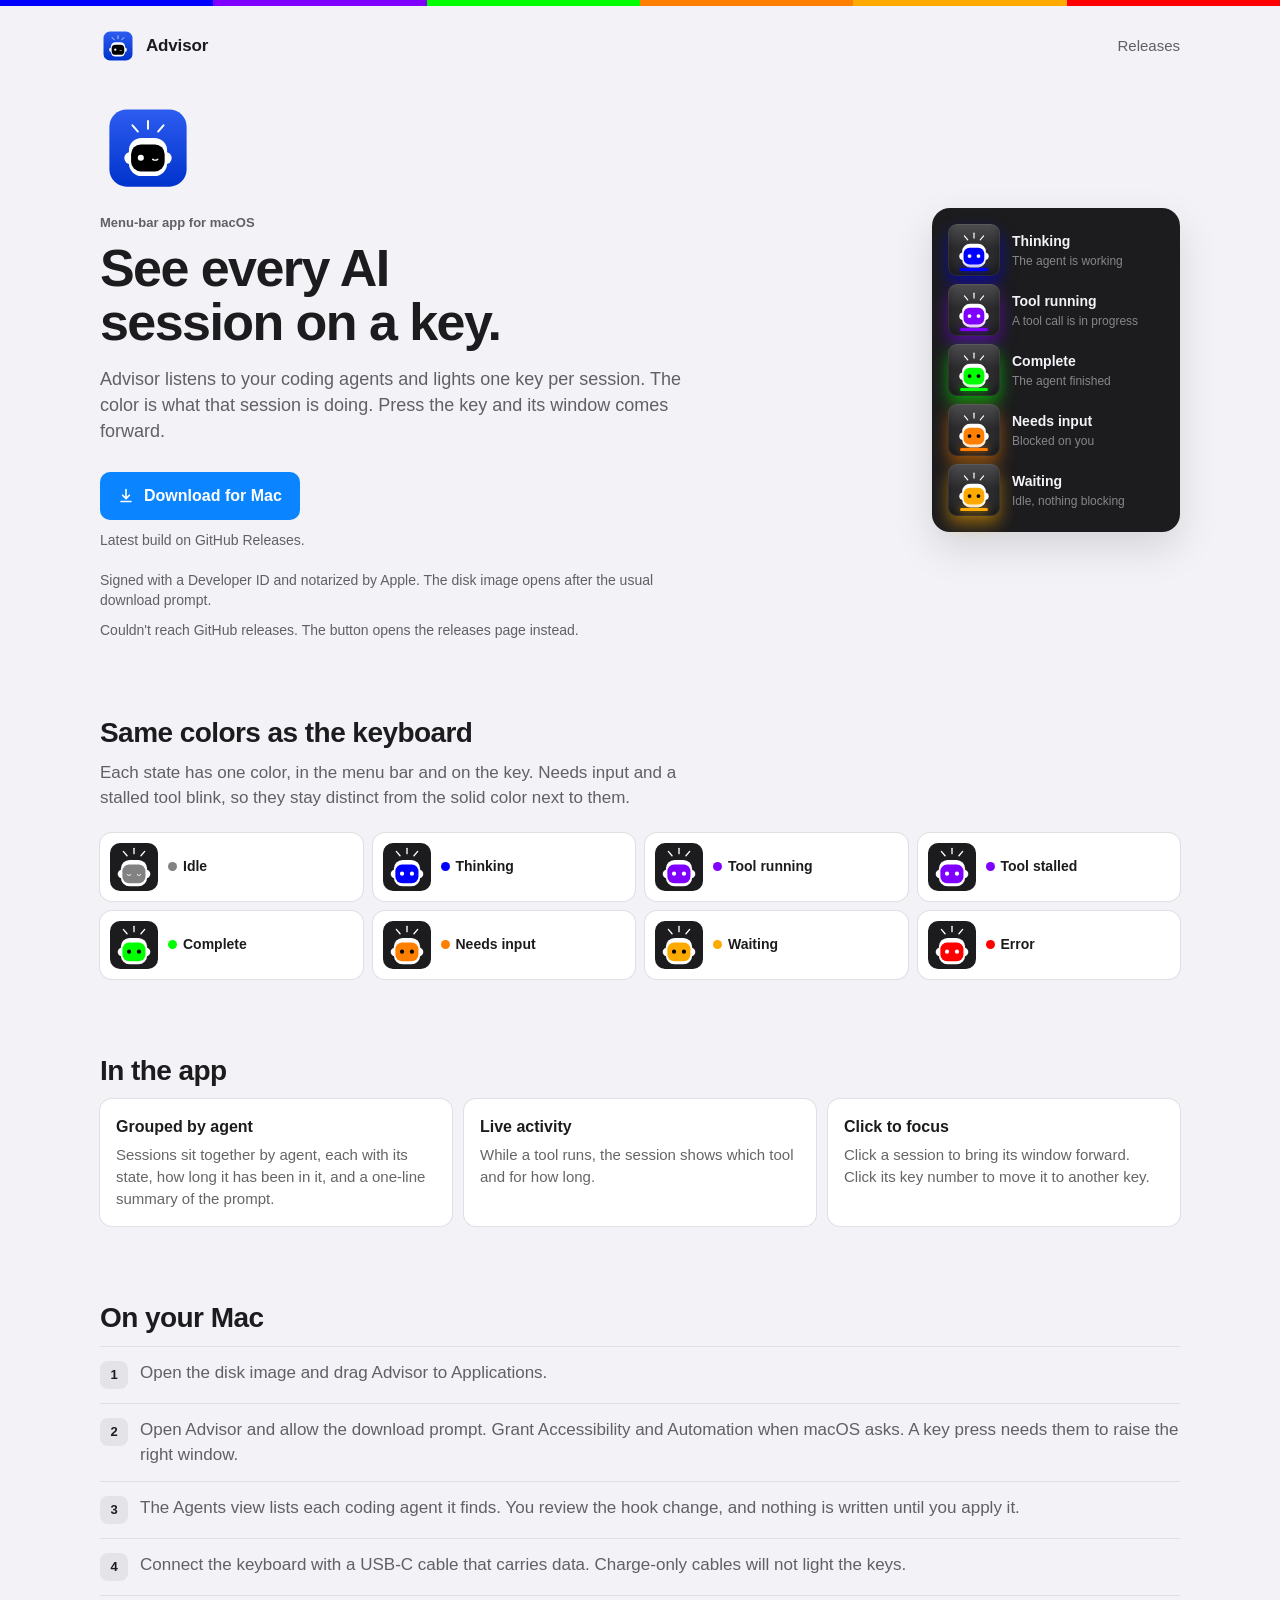
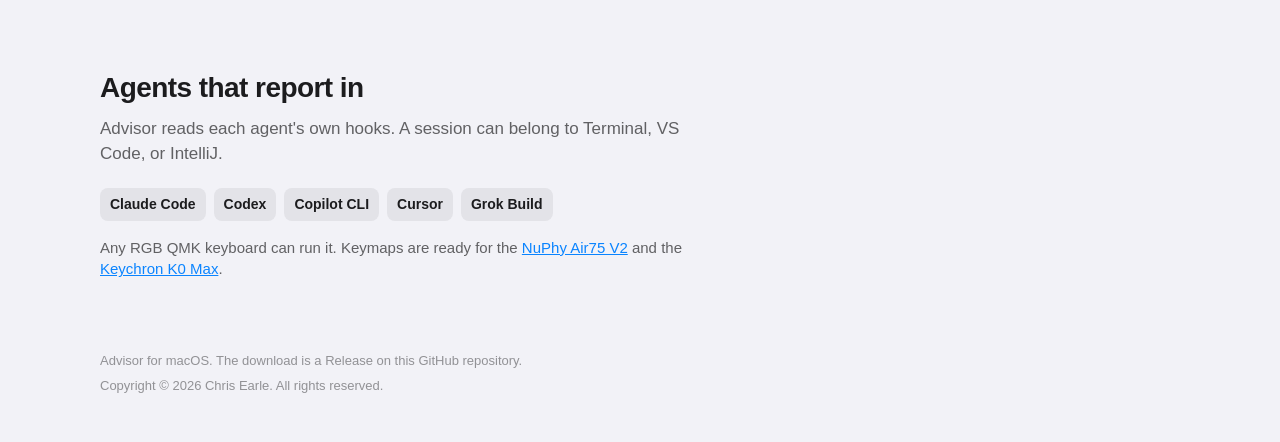
==== index.html @ d39e3447 "Add the Advisor macOS download page" ====
<!DOCTYPE html>
<html lang="en">
<head>
  <meta charset="utf-8">
  <meta name="viewport" content="width=device-width, initial-scale=1">
  <title>Advisor — one key for every AI session</title>
  <meta name="description" content="Advisor lights a key for every AI coding session and brings that window forward. Download the macOS app.">
  <meta name="theme-color" content="#f2f2f7" media="(prefers-color-scheme: light)">
  <meta name="theme-color" content="#1c1c1e" media="(prefers-color-scheme: dark)">
  <link rel="icon" href="/icons/app-icon.svg" type="image/svg+xml">
  <link rel="apple-touch-icon" href="/icons/apple-touch-icon.png">
  <link rel="stylesheet" href="/assets/site.css">
</head>
<body>
  <div class="leds" aria-hidden="true">
    <span style="background:#0000FF"></span>
    <span style="background:#8000FF"></span>
    <span style="background:#00FF00"></span>
    <span style="background:#FF7F00"></span>
    <span style="background:#FFAA00"></span>
    <span style="background:#FF0000"></span>
  </div>

  <div class="wrap">
    <header>
      <a class="brand" href="/">
        <img src="/icons/app-icon.svg" width="36" height="36" alt="">
        Advisor
      </a>
      <nav>
        <a href="https://github.com/ai1place/ai1place.github.io/releases">Releases</a>
      </nav>
    </header>

    <main>
      <div class="hero">
        <div>
          <img class="hero-icon" src="/icons/app-icon.svg" width="96" height="96" alt="">
          <p class="eyebrow">Menu-bar app for macOS</p>
          <h1>See every AI session on a key.</h1>
          <p class="lede">Advisor listens to your coding agents and lights one key per session. The color is what that session is doing. Press the key and its window comes forward.</p>

          <div class="download">
            <a class="download-button" id="download" href="https://github.com/ai1place/ai1place.github.io/releases">
              <svg viewBox="0 0 16 16" aria-hidden="true">
                <path d="M8 1.5v8.2M4.6 7.2 8 10.6l3.4-3.4M3 13.5h10" fill="none" stroke="currentColor" stroke-width="1.6" stroke-linecap="round" stroke-linejoin="round"/>
              </svg>
              Download for Mac
            </a>
            <p class="download-meta" id="download-meta">Latest build on GitHub Releases.</p>
            <p class="download-file" id="download-file"></p>
            <p class="download-links">
              <a id="checksum" href="https://github.com/ai1place/ai1place.github.io/releases" hidden>SHA-256</a>
              <a id="notes" href="https://github.com/ai1place/ai1place.github.io/releases" hidden>Release notes</a>
              <a id="intel" href="https://github.com/ai1place/ai1place.github.io/releases" hidden>Intel Mac</a>
              <a id="windows" href="https://github.com/ai1place/ai1place.github.io/releases" hidden>Windows</a>
            </p>
            <code class="digest" id="digest" hidden></code>
            <p class="note">Signed with a Developer ID and notarized by Apple. The disk image opens after the usual download prompt.</p>
            <p class="note sr-only" id="download-status" role="status">Loading the latest macOS release.</p>
            <noscript>
              <p class="note">JavaScript fills in the latest disk image from this site's GitHub Releases. The button above opens that page directly.</p>
            </noscript>
          </div>
        </div>

        <div class="pad" aria-hidden="true">
          <div class="key">
            <div class="cap" style="--led:#0000FF">
              <img src="/icons/mood-working.svg" alt="">
              <i class="led"></i>
            </div>
            <p>Thinking<span>The agent is working</span></p>
          </div>
          <div class="key">
            <div class="cap" style="--led:#8000FF">
              <img src="/icons/mood-tool.svg" alt="">
              <i class="led"></i>
            </div>
            <p>Tool running<span>A tool call is in progress</span></p>
          </div>
          <div class="key">
            <div class="cap" style="--led:#00FF00">
              <img src="/icons/mood-done.svg" alt="">
              <i class="led"></i>
            </div>
            <p>Complete<span>The agent finished</span></p>
          </div>
          <div class="key">
            <div class="cap" style="--led:#FF7F00">
              <img src="/icons/mood-question.svg" alt="">
              <i class="led blinking"></i>
            </div>
            <p>Needs input<span>Blocked on you</span></p>
          </div>
          <div class="key">
            <div class="cap" style="--led:#FFAA00">
              <img src="/icons/mood-waiting.svg" alt="">
              <i class="led"></i>
            </div>
            <p>Waiting<span>Idle, nothing blocking</span></p>
          </div>
        </div>
      </div>

      <section>
        <h2>Same colors as the keyboard</h2>
        <p class="section-lede">Each state has one color, in the menu bar and on the key. Needs input and a stalled tool blink, so they stay distinct from the solid color next to them.</p>
        <ul class="states">
          <li class="state">
            <span class="face"><img src="/icons/mood-idle.svg" alt=""></span>
            <span class="state-name"><i class="dot" style="--led:#828282"></i>Idle</span>
          </li>
          <li class="state">
            <span class="face"><img src="/icons/mood-working.svg" alt=""></span>
            <span class="state-name"><i class="dot" style="--led:#0000FF"></i>Thinking</span>
          </li>
          <li class="state">
            <span class="face"><img src="/icons/mood-tool.svg" alt=""></span>
            <span class="state-name"><i class="dot" style="--led:#8000FF"></i>Tool running</span>
          </li>
          <li class="state">
            <span class="face"><img src="/icons/mood-tool.svg" alt=""></span>
            <span class="state-name"><i class="dot blinking" style="--led:#8000FF"></i>Tool stalled</span>
          </li>
          <li class="state">
            <span class="face"><img src="/icons/mood-done.svg" alt=""></span>
            <span class="state-name"><i class="dot" style="--led:#00FF00"></i>Complete</span>
          </li>
          <li class="state">
            <span class="face"><img src="/icons/mood-question.svg" alt=""></span>
            <span class="state-name"><i class="dot blinking" style="--led:#FF7F00"></i>Needs input</span>
          </li>
          <li class="state">
            <span class="face"><img src="/icons/mood-waiting.svg" alt=""></span>
            <span class="state-name"><i class="dot" style="--led:#FFAA00"></i>Waiting</span>
          </li>
          <li class="state">
            <span class="face"><img src="/icons/mood-error.svg" alt=""></span>
            <span class="state-name"><i class="dot" style="--led:#FF0000"></i>Error</span>
          </li>
        </ul>
      </section>

      <section>
        <h2>In the app</h2>
        <div class="facts">
          <article>
            <h3>Grouped by agent</h3>
            <p>Sessions sit together by agent, each with its state, how long it has been in it, and a one-line summary of the prompt.</p>
          </article>
          <article>
            <h3>Live activity</h3>
            <p>While a tool runs, the session shows which tool and for how long.</p>
          </article>
          <article>
            <h3>Click to focus</h3>
            <p>Click a session to bring its window forward. Click its key number to move it to another key.</p>
          </article>
        </div>
      </section>

      <section>
        <h2>On your Mac</h2>
        <ol class="steps">
          <li>Open the disk image and drag Advisor to Applications.</li>
          <li>Open Advisor and allow the download prompt. Grant Accessibility and Automation when macOS asks. A key press needs them to raise the right window.</li>
          <li>The Agents view lists each coding agent it finds. You review the hook change, and nothing is written until you apply it.</li>
          <li>Connect the keyboard with a USB-C cable that carries data. Charge-only cables will not light the keys.</li>
        </ol>
      </section>

      <section>
        <h2>Agents that report in</h2>
        <p class="section-lede">Advisor reads each agent's own hooks. A session can belong to Terminal, VS Code, or IntelliJ.</p>
        <ul class="agents">
          <li>Claude Code</li>
          <li>Codex</li>
          <li>Copilot CLI</li>
          <li>Cursor</li>
          <li>Grok Build</li>
        </ul>
        <p class="hardware">Any RGB QMK keyboard can run it. Keymaps are ready for the <a href="https://nuphy.com/products/air75-v2">NuPhy Air75 V2</a> and the <a href="https://www.keychron.com/products/keychron-k0-max-qmk-wireless-custom-number-pad">Keychron K0 Max</a>.</p>
      </section>
    </main>

    <footer>
      <p>Advisor for macOS. The download is a Release on this GitHub repository.</p>
      <p>Copyright © 2026 Chris Earle. All rights reserved.</p>
    </footer>
  </div>

  <script type="module" src="/assets/site.js"></script>
</body>
</html>
---- assets/site.css ----
:root {
  color-scheme: light dark;
  font-family: -apple-system, BlinkMacSystemFont, "Segoe UI", sans-serif;
  --bg: light-dark(#f2f2f7, #1c1c1e);
  --card: light-dark(#ffffff, #2c2c2e);
  --text: light-dark(#1c1c1e, #f2f2f7);
  --muted: light-dark(rgba(28, 28, 30, 0.68), rgba(242, 242, 247, 0.68));
  --faint: light-dark(rgba(28, 28, 30, 0.45), rgba(242, 242, 247, 0.45));
  --badge: light-dark(#e3e3e8, #3a3a3c);
  --line: light-dark(rgba(0, 0, 0, 0.08), rgba(255, 255, 255, 0.08));
  --blue: #0a84ff;
  --stalled: #8000ff;
  --shadow: light-dark(rgba(0, 0, 0, 0.12), rgba(0, 0, 0, 0.45));
}

* {
  box-sizing: border-box;
}

html {
  background: var(--bg);
}

body {
  margin: 0;
  background: var(--bg);
  color: var(--text);
  font-size: 17px;
  line-height: 1.45;
}

img {
  display: block;
  max-width: 100%;
}

a {
  color: var(--blue);
}

a:visited {
  color: var(--blue);
}

:focus-visible {
  outline: 2px solid var(--blue);
  outline-offset: 3px;
}

.leds {
  display: flex;
  height: 6px;
}

.leds span {
  flex: 1;
}

.wrap {
  width: min(1080px, calc(100% - 40px));
  margin: 0 auto;
}

header {
  display: flex;
  align-items: center;
  justify-content: space-between;
  padding: 22px 0 8px;
}

.brand,
.brand:visited {
  display: flex;
  align-items: center;
  gap: 10px;
  color: var(--text);
  text-decoration: none;
  font-weight: 600;
  font-size: 17px;
  letter-spacing: -0.01em;
}

.brand img {
  width: 36px;
  height: 36px;
}

header nav a,
header nav a:visited {
  color: var(--muted);
  text-decoration: none;
  font-size: 15px;
}

header nav a:hover {
  color: var(--text);
}

.hero {
  display: grid;
  grid-template-columns: minmax(0, 1fr) auto;
  gap: 48px;
  align-items: center;
  padding: 28px 0 64px;
}

.hero-icon {
  width: 96px;
  height: 96px;
  margin-bottom: 18px;
}

.eyebrow {
  margin: 0 0 8px;
  color: var(--muted);
  font-size: 13px;
  font-weight: 600;
}

h1 {
  margin: 0;
  font-size: clamp(36px, 5vw, 52px);
  line-height: 1.05;
  letter-spacing: -0.03em;
  font-weight: 700;
  max-width: 14ch;
}

.lede {
  margin: 16px 0 0;
  max-width: 38rem;
  color: var(--muted);
  font-size: 18px;
}

.download {
  margin-top: 28px;
}

.download-button {
  display: inline-flex;
  align-items: center;
  gap: 10px;
  padding: 12px 18px;
  border-radius: 10px;
  background: var(--blue);
  color: #fff;
  text-decoration: none;
  font-weight: 600;
  font-size: 16px;
}

.download-button:visited {
  color: #fff;
}

.download-button:hover {
  background: #0077ed;
}

.download-button svg {
  width: 16px;
  height: 16px;
}

.download-meta,
.download-file,
.download-links,
.note {
  margin: 10px 0 0;
  color: var(--muted);
  font-size: 14px;
}

.download-file {
  font-variant-numeric: tabular-nums;
  overflow-wrap: anywhere;
}

.download-file:empty,
.digest:empty {
  display: none;
  margin: 0;
}

.download-links {
  display: flex;
  flex-wrap: wrap;
  gap: 8px 16px;
}

.download-links a[hidden] {
  display: none !important;
}

.digest {
  display: block;
  margin-top: 8px;
  max-width: 100%;
  color: var(--faint);
  font-family: ui-monospace, SFMono-Regular, Menlo, monospace;
  font-size: 12px;
  overflow-wrap: anywhere;
}

.note {
  max-width: 38rem;
}

.sr-only {
  position: absolute;
  width: 1px;
  height: 1px;
  padding: 0;
  margin: -1px;
  overflow: hidden;
  clip: rect(0, 0, 0, 0);
  white-space: nowrap;
  border: 0;
}

.pad {
  display: flex;
  flex-direction: column;
  gap: 8px;
  width: 248px;
  padding: 16px;
  border-radius: 18px;
  background: #1c1c1e;
  box-shadow: 0 16px 40px var(--shadow);
}

.key {
  display: grid;
  grid-template-columns: 52px 1fr;
  gap: 12px;
  align-items: center;
}

.cap {
  position: relative;
  width: 52px;
  height: 52px;
  border-radius: 9px;
  background:
    linear-gradient(180deg, rgba(255, 255, 255, 0.16), rgba(255, 255, 255, 0) 46%),
    #2c2c2e;
  box-shadow:
    inset 0 0 0 1px rgba(255, 255, 255, 0.08),
    inset 0 -7px 10px rgba(0, 0, 0, 0.4),
    0 8px 16px color-mix(in srgb, var(--led) 50%, transparent);
  display: grid;
  place-items: center;
}

.cap img {
  width: 36px;
  height: 36px;
}

.cap .led {
  position: absolute;
  left: 12px;
  right: 12px;
  bottom: 5px;
  height: 3px;
  border-radius: 2px;
  background: var(--led);
  box-shadow: 0 0 8px var(--led);
}

.key p {
  margin: 0;
  color: #f2f2f7;
  font-size: 14px;
  font-weight: 600;
}

.key p span {
  display: block;
  margin-top: 2px;
  color: rgba(242, 242, 247, 0.5);
  font-size: 12px;
  font-weight: 500;
}

section {
  padding: 8px 0 64px;
}

h2 {
  margin: 0 0 8px;
  font-size: 28px;
  letter-spacing: -0.02em;
  font-weight: 700;
}

.section-lede {
  margin: 0 0 22px;
  max-width: 38rem;
  color: var(--muted);
}

.states {
  display: grid;
  grid-template-columns: repeat(4, minmax(0, 1fr));
  gap: 10px;
  margin: 0;
  padding: 0;
  list-style: none;
}

.state {
  display: flex;
  align-items: center;
  gap: 10px;
  min-width: 0;
  padding: 10px;
  border-radius: 12px;
  background: var(--card);
  box-shadow: 0 0 0 1px var(--line);
}

.face {
  display: grid;
  place-items: center;
  width: 48px;
  height: 48px;
  flex: none;
  border-radius: 10px;
  background: #1c1c1e;
}

.face img {
  width: 40px;
  height: 40px;
}

.state-name {
  display: flex;
  align-items: center;
  gap: 6px;
  min-width: 0;
  font-size: 14px;
  font-weight: 600;
}

.dot {
  width: 9px;
  height: 9px;
  flex: none;
  border-radius: 50%;
  background: var(--led);
}

.dot.blinking,
.led.blinking {
  animation: blink 1s step-end infinite;
}

@keyframes blink {
  50% {
    opacity: 0.15;
  }
}

.facts {
  display: grid;
  grid-template-columns: repeat(3, minmax(0, 1fr));
  gap: 12px;
}

.facts article {
  padding: 16px;
  border-radius: 12px;
  background: var(--card);
  box-shadow: 0 0 0 1px var(--line);
}

.facts h3 {
  margin: 0 0 6px;
  font-size: 16px;
}

.facts p {
  margin: 0;
  color: var(--muted);
  font-size: 15px;
}

.steps {
  margin: 0;
  padding: 0;
  list-style: none;
  counter-reset: step;
}

.steps li {
  display: grid;
  grid-template-columns: 28px 1fr;
  gap: 12px;
  align-items: start;
  padding: 14px 0;
  border-top: 1px solid var(--line);
  color: var(--muted);
}

.steps li:last-child {
  border-bottom: 1px solid var(--line);
}

.steps li::before {
  counter-increment: step;
  content: counter(step);
  width: 28px;
  height: 28px;
  border-radius: 8px;
  background: var(--badge);
  color: var(--text);
  font-size: 13px;
  font-weight: 600;
  font-variant-numeric: tabular-nums;
  display: grid;
  place-items: center;
}

.agents {
  display: flex;
  flex-wrap: wrap;
  gap: 8px;
  margin: 18px 0 0;
  padding: 0;
  list-style: none;
}

.agents li {
  padding: 6px 10px;
  border-radius: 8px;
  background: var(--badge);
  font-size: 14px;
  font-weight: 600;
}

.hardware {
  margin: 16px 0 0;
  max-width: 38rem;
  color: var(--muted);
  font-size: 15px;
}

footer {
  padding: 8px 0 40px;
  color: var(--faint);
  font-size: 13px;
}

footer p {
  margin: 0 0 6px;
}

@media (max-width: 860px) {
  .hero {
    grid-template-columns: 1fr;
    gap: 28px;
  }

  .pad {
    width: min(100%, 248px);
  }

  .states,
  .facts {
    grid-template-columns: 1fr 1fr;
  }
}

@media (max-width: 560px) {
  .wrap {
    width: min(100% - 32px, 1080px);
  }

  .states,
  .facts {
    grid-template-columns: 1fr;
  }
}

@media (prefers-reduced-motion: reduce) {
  .dot.blinking,
  .led.blinking {
    animation: none;
  }
}
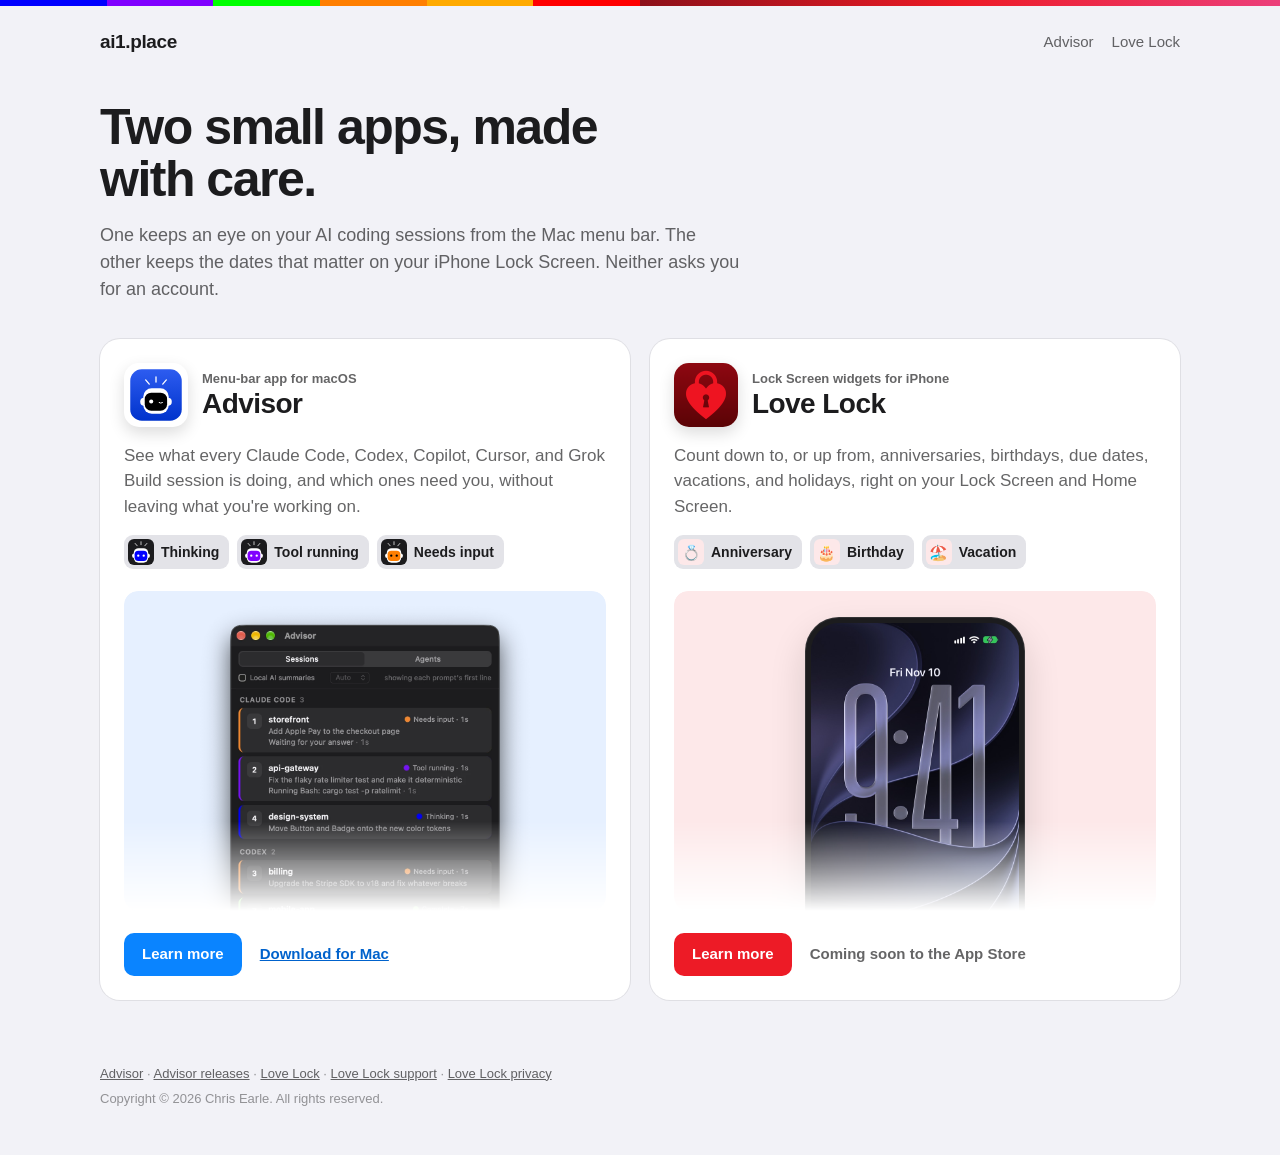
==== commit d96a09c1: "Give Advisor its own pages and add an ai1.place homepage Advisor moves to /advisor/ with its own sty" ====
--- a/index.html
+++ b/index.html
@@ -3,193 +3,98 @@
 <head>
   <meta charset="utf-8">
   <meta name="viewport" content="width=device-width, initial-scale=1">
-  <title>Advisor — one key for every AI session</title>
-  <meta name="description" content="Advisor lights a key for every AI coding session and brings that window forward. Download the macOS app.">
+  <title>ai1.place</title>
+  <meta name="description" content="Advisor for macOS and Love Lock for iPhone, by Chris Earle.">
+  <meta property="og:site_name" content="ai1.place">
+  <meta property="og:type" content="website">
+  <meta property="og:url" content="https://ai1.place/">
+  <meta property="og:title" content="ai1.place">
+  <meta property="og:description" content="Advisor for macOS and Love Lock for iPhone, by Chris Earle.">
   <meta name="theme-color" content="#f2f2f7" media="(prefers-color-scheme: light)">
   <meta name="theme-color" content="#1c1c1e" media="(prefers-color-scheme: dark)">
-  <link rel="icon" href="/icons/app-icon.svg" type="image/svg+xml">
-  <link rel="apple-touch-icon" href="/icons/apple-touch-icon.png">
-  <link rel="stylesheet" href="/assets/site.css">
+  <link rel="stylesheet" href="/style.css">
 </head>
 <body>
-  <div class="leds" aria-hidden="true">
-    <span style="background:#0000FF"></span>
-    <span style="background:#8000FF"></span>
-    <span style="background:#00FF00"></span>
-    <span style="background:#FF7F00"></span>
-    <span style="background:#FFAA00"></span>
-    <span style="background:#FF0000"></span>
+  <div class="ribbon" aria-hidden="true">
+    <span class="leds">
+      <span style="background:#0000FF"></span>
+      <span style="background:#8000FF"></span>
+      <span style="background:#00FF00"></span>
+      <span style="background:#FF7F00"></span>
+      <span style="background:#FFAA00"></span>
+      <span style="background:#FF0000"></span>
+    </span>
+    <span class="hearts"></span>
   </div>
 
   <div class="wrap">
     <header>
-      <a class="brand" href="/">
-        <img src="/icons/app-icon.svg" width="36" height="36" alt="">
-        Advisor
-      </a>
-      <nav>
-        <a href="https://github.com/ai1place/ai1place.github.io/releases">Releases</a>
+      <a class="wordmark" href="/">ai1.place</a>
+      <nav aria-label="Apps">
+        <a href="/advisor/">Advisor</a>
+        <a href="/love-lock/">Love Lock</a>
       </nav>
     </header>
 
     <main>
-      <div class="hero">
-        <div>
-          <img class="hero-icon" src="/icons/app-icon.svg" width="96" height="96" alt="">
-          <p class="eyebrow">Menu-bar app for macOS</p>
-          <h1>See every AI session on a key.</h1>
-          <p class="lede">Advisor listens to your coding agents and lights one key per session. The color is what that session is doing. Press the key and its window comes forward.</p>
-
-          <div class="download">
-            <a class="download-button" id="download" href="https://github.com/ai1place/ai1place.github.io/releases">
-              <svg viewBox="0 0 16 16" aria-hidden="true">
-                <path d="M8 1.5v8.2M4.6 7.2 8 10.6l3.4-3.4M3 13.5h10" fill="none" stroke="currentColor" stroke-width="1.6" stroke-linecap="round" stroke-linejoin="round"/>
-              </svg>
-              Download for Mac
-            </a>
-            <p class="download-meta" id="download-meta">Latest build on GitHub Releases.</p>
-            <p class="download-file" id="download-file"></p>
-            <p class="download-links">
-              <a id="checksum" href="https://github.com/ai1place/ai1place.github.io/releases" hidden>SHA-256</a>
-              <a id="notes" href="https://github.com/ai1place/ai1place.github.io/releases" hidden>Release notes</a>
-              <a id="intel" href="https://github.com/ai1place/ai1place.github.io/releases" hidden>Intel Mac</a>
-              <a id="windows" href="https://github.com/ai1place/ai1place.github.io/releases" hidden>Windows</a>
-            </p>
-            <code class="digest" id="digest" hidden></code>
-            <p class="note">Signed with a Developer ID and notarized by Apple. The disk image opens after the usual download prompt.</p>
-            <p class="note sr-only" id="download-status" role="status">Loading the latest macOS release.</p>
-            <noscript>
-              <p class="note">JavaScript fills in the latest disk image from this site's GitHub Releases. The button above opens that page directly.</p>
-            </noscript>
-          </div>
-        </div>
-
-        <div class="pad" aria-hidden="true">
-          <div class="key">
-            <div class="cap" style="--led:#0000FF">
-              <img src="/icons/mood-working.svg" alt="">
-              <i class="led"></i>
-            </div>
-            <p>Thinking<span>The agent is working</span></p>
-          </div>
-          <div class="key">
-            <div class="cap" style="--led:#8000FF">
-              <img src="/icons/mood-tool.svg" alt="">
-              <i class="led"></i>
-            </div>
-            <p>Tool running<span>A tool call is in progress</span></p>
-          </div>
-          <div class="key">
-            <div class="cap" style="--led:#00FF00">
-              <img src="/icons/mood-done.svg" alt="">
-              <i class="led"></i>
-            </div>
-            <p>Complete<span>The agent finished</span></p>
-          </div>
-          <div class="key">
-            <div class="cap" style="--led:#FF7F00">
-              <img src="/icons/mood-question.svg" alt="">
-              <i class="led blinking"></i>
-            </div>
-            <p>Needs input<span>Blocked on you</span></p>
-          </div>
-          <div class="key">
-            <div class="cap" style="--led:#FFAA00">
-              <img src="/icons/mood-waiting.svg" alt="">
-              <i class="led"></i>
-            </div>
-            <p>Waiting<span>Idle, nothing blocking</span></p>
-          </div>
-        </div>
+      <div class="intro">
+        <h1>Two small apps, made with care.</h1>
+        <p class="lede">One keeps an eye on your AI coding sessions from the Mac menu bar. The other keeps the dates that matter on your iPhone Lock Screen. Neither asks you for an account.</p>
       </div>
 
-      <section>
-        <h2>Same colors as the keyboard</h2>
-        <p class="section-lede">Each state has one color, in the menu bar and on the key. Needs input and a stalled tool blink, so they stay distinct from the solid color next to them.</p>
-        <ul class="states">
-          <li class="state">
-            <span class="face"><img src="/icons/mood-idle.svg" alt=""></span>
-            <span class="state-name"><i class="dot" style="--led:#828282"></i>Idle</span>
-          </li>
-          <li class="state">
-            <span class="face"><img src="/icons/mood-working.svg" alt=""></span>
-            <span class="state-name"><i class="dot" style="--led:#0000FF"></i>Thinking</span>
-          </li>
-          <li class="state">
-            <span class="face"><img src="/icons/mood-tool.svg" alt=""></span>
-            <span class="state-name"><i class="dot" style="--led:#8000FF"></i>Tool running</span>
-          </li>
-          <li class="state">
-            <span class="face"><img src="/icons/mood-tool.svg" alt=""></span>
-            <span class="state-name"><i class="dot blinking" style="--led:#8000FF"></i>Tool stalled</span>
-          </li>
-          <li class="state">
-            <span class="face"><img src="/icons/mood-done.svg" alt=""></span>
-            <span class="state-name"><i class="dot" style="--led:#00FF00"></i>Complete</span>
-          </li>
-          <li class="state">
-            <span class="face"><img src="/icons/mood-question.svg" alt=""></span>
-            <span class="state-name"><i class="dot blinking" style="--led:#FF7F00"></i>Needs input</span>
-          </li>
-          <li class="state">
-            <span class="face"><img src="/icons/mood-waiting.svg" alt=""></span>
-            <span class="state-name"><i class="dot" style="--led:#FFAA00"></i>Waiting</span>
-          </li>
-          <li class="state">
-            <span class="face"><img src="/icons/mood-error.svg" alt=""></span>
-            <span class="state-name"><i class="dot" style="--led:#FF0000"></i>Error</span>
-          </li>
-        </ul>
-      </section>
+      <div class="apps">
+        <article class="app advisor" aria-labelledby="advisor-title">
+          <div class="app-head">
+            <img class="app-icon" src="/advisor/images/app-icon.svg" width="64" height="64" alt="">
+            <div>
+              <p class="eyebrow">Menu-bar app for macOS</p>
+              <h2 id="advisor-title">Advisor</h2>
+            </div>
+          </div>
+          <p class="pitch">See what every Claude Code, Codex, Copilot, Cursor, and Grok Build session is doing, and which ones need you, without leaving what you're working on.</p>
+          <ul class="tags" aria-label="Session states">
+            <li><span class="face"><img src="/advisor/images/mood-working.svg" alt=""></span>Thinking</li>
+            <li><span class="face"><img src="/advisor/images/mood-tool.svg" alt=""></span>Tool running</li>
+            <li><span class="face"><img src="/advisor/images/mood-question.svg" alt=""></span>Needs input</li>
+          </ul>
+          <a class="preview" href="/advisor/" tabindex="-1" aria-hidden="true">
+            <img class="window" src="/advisor/images/window.webp" width="532" height="942" alt="">
+          </a>
+          <p class="actions">
+            <a class="button" href="/advisor/">Learn more</a>
+            <a href="/advisor/#download">Download for Mac</a>
+          </p>
+        </article>
 
-      <section>
-        <h2>In the app</h2>
-        <div class="facts">
-          <article>
-            <h3>Grouped by agent</h3>
-            <p>Sessions sit together by agent, each with its state, how long it has been in it, and a one-line summary of the prompt.</p>
-          </article>
-          <article>
-            <h3>Live activity</h3>
-            <p>While a tool runs, the session shows which tool and for how long.</p>
-          </article>
-          <article>
-            <h3>Click to focus</h3>
-            <p>Click a session to bring its window forward. Click its key number to move it to another key.</p>
-          </article>
-        </div>
-      </section>
-
-      <section>
-        <h2>On your Mac</h2>
-        <ol class="steps">
-          <li>Open the disk image and drag Advisor to Applications.</li>
-          <li>Open Advisor and allow the download prompt. Grant Accessibility and Automation when macOS asks. A key press needs them to raise the right window.</li>
-          <li>The Agents view lists each coding agent it finds. You review the hook change, and nothing is written until you apply it.</li>
-          <li>Connect the keyboard with a USB-C cable that carries data. Charge-only cables will not light the keys.</li>
-        </ol>
-      </section>
-
-      <section>
-        <h2>Agents that report in</h2>
-        <p class="section-lede">Advisor reads each agent's own hooks. A session can belong to Terminal, VS Code, or IntelliJ.</p>
-        <ul class="agents">
-          <li>Claude Code</li>
-          <li>Codex</li>
-          <li>Copilot CLI</li>
-          <li>Cursor</li>
-          <li>Grok Build</li>
-        </ul>
-        <p class="hardware">Any RGB QMK keyboard can run it. Keymaps are ready for the <a href="https://nuphy.com/products/air75-v2">NuPhy Air75 V2</a> and the <a href="https://www.keychron.com/products/keychron-k0-max-qmk-wireless-custom-number-pad">Keychron K0 Max</a>.</p>
-      </section>
+        <article class="app love-lock" aria-labelledby="love-lock-title">
+          <div class="app-head">
+            <img class="app-icon" src="/love-lock/images/icon.png" width="64" height="64" alt="">
+            <div>
+              <p class="eyebrow">Lock Screen widgets for iPhone</p>
+              <h2 id="love-lock-title">Love Lock</h2>
+            </div>
+          </div>
+          <p class="pitch">Count down to, or up from, anniversaries, birthdays, due dates, vacations, and holidays, right on your Lock Screen and Home Screen.</p>
+          <ul class="tags" aria-label="Some of its presets">
+            <li><span class="emoji" aria-hidden="true">💍</span>Anniversary</li>
+            <li><span class="emoji" aria-hidden="true">🎂</span>Birthday</li>
+            <li><span class="emoji" aria-hidden="true">🏖️</span>Vacation</li>
+          </ul>
+          <a class="preview" href="/love-lock/" tabindex="-1" aria-hidden="true">
+            <span class="phone"><img src="/love-lock/images/lock-screen.jpg" width="640" height="1390" alt=""></span>
+          </a>
+          <p class="actions">
+            <a class="button" href="/love-lock/">Learn more</a>
+            <span>Coming soon to the App Store</span>
+          </p>
+        </article>
+      </div>
     </main>
 
     <footer>
-      <p>Advisor for macOS. The download is a Release on this GitHub repository.</p>
+      <p><a href="/advisor/">Advisor</a> · <a href="https://github.com/ai1place/ai1place.github.io/releases">Advisor releases</a> · <a href="/love-lock/">Love Lock</a> · <a href="/love-lock/support.html">Love Lock support</a> · <a href="/love-lock/privacy.html">Love Lock privacy</a></p>
       <p>Copyright © 2026 Chris Earle. All rights reserved.</p>
     </footer>
   </div>
-
-  <script type="module" src="/assets/site.js"></script>
 </body>
 </html>
--- a/style.css
+++ b/style.css
@@ -0,0 +1,354 @@
+/* The ai1.place homepage. Same system as /advisor/style.css and /love-lock/style.css: each app
+   keeps its own accent, and neither owns the page. */
+
+:root {
+  color-scheme: light dark;
+  font-family: -apple-system, BlinkMacSystemFont, "Segoe UI", sans-serif;
+  --bg: light-dark(#f2f2f7, #1c1c1e);
+  --card: light-dark(#ffffff, #2c2c2e);
+  --text: light-dark(#1c1c1e, #f2f2f7);
+  --muted: light-dark(rgba(28, 28, 30, 0.68), rgba(242, 242, 247, 0.68));
+  --faint: light-dark(rgba(28, 28, 30, 0.45), rgba(242, 242, 247, 0.45));
+  --badge: light-dark(#e3e3e8, #3a3a3c);
+  --line: light-dark(rgba(0, 0, 0, 0.08), rgba(255, 255, 255, 0.08));
+  --shadow: light-dark(rgba(0, 0, 0, 0.14), rgba(0, 0, 0, 0.5));
+  /* Each app's accent, as its own pages use it: a solid for buttons, a link color with 4.5:1
+     contrast, and a soft tint behind its screenshot. */
+  --advisor: #0a84ff;
+  --advisor-link: light-dark(#0062cc, #4da3ff);
+  --advisor-tint: light-dark(#e6f0ff, #1b2838);
+  --love-lock: #ed1b26;
+  --love-lock-link: light-dark(#c4111b, #ff6b73);
+  --love-lock-tint: light-dark(#fde8e9, #3a1f22);
+}
+
+* {
+  box-sizing: border-box;
+}
+
+html {
+  background: var(--bg);
+}
+
+body {
+  margin: 0;
+  background: var(--bg);
+  color: var(--text);
+  font-size: 17px;
+  line-height: 1.5;
+}
+
+img {
+  display: block;
+  max-width: 100%;
+  height: auto;
+}
+
+a,
+a:visited {
+  color: var(--text);
+}
+
+:focus-visible {
+  outline: 2px solid var(--advisor);
+  outline-offset: 3px;
+}
+
+/* Advisor's LED stripe on the left, Love Lock's red on the right. */
+.ribbon {
+  display: flex;
+  height: 6px;
+}
+
+.ribbon > span {
+  flex: 1;
+}
+
+.leds {
+  display: flex;
+}
+
+.leds span {
+  flex: 1;
+}
+
+.hearts {
+  background: linear-gradient(90deg, #8c1019, var(--love-lock) 50%, #ec3f7a);
+}
+
+.wrap {
+  width: min(1080px, calc(100% - 40px));
+  margin: 0 auto;
+}
+
+header {
+  display: flex;
+  align-items: center;
+  justify-content: space-between;
+  gap: 16px;
+  padding: 22px 0 8px;
+}
+
+.wordmark,
+.wordmark:visited {
+  color: var(--text);
+  text-decoration: none;
+  font-size: 19px;
+  font-weight: 700;
+  letter-spacing: -0.02em;
+}
+
+header nav {
+  display: flex;
+  gap: 18px;
+}
+
+header nav a,
+header nav a:visited {
+  color: var(--muted);
+  text-decoration: none;
+  font-size: 15px;
+}
+
+header nav a:hover {
+  color: var(--text);
+}
+
+.intro {
+  padding: 36px 0 36px;
+}
+
+h1 {
+  margin: 0;
+  font-size: clamp(34px, 5vw, 50px);
+  line-height: 1.05;
+  letter-spacing: -0.03em;
+  max-width: 18ch;
+}
+
+.lede {
+  margin: 16px 0 0;
+  max-width: 40rem;
+  color: var(--muted);
+  font-size: 18px;
+}
+
+/* Two apps, side by side, built the same way. */
+
+.apps {
+  display: grid;
+  grid-template-columns: repeat(2, minmax(0, 1fr));
+  gap: 20px;
+  padding-bottom: 56px;
+}
+
+.app {
+  --accent: var(--advisor);
+  --link: var(--advisor-link);
+  --tint: var(--advisor-tint);
+  display: flex;
+  flex-direction: column;
+  padding: 24px;
+  border-radius: 20px;
+  background: var(--card);
+  box-shadow: 0 0 0 1px var(--line);
+}
+
+.app.love-lock {
+  --accent: var(--love-lock);
+  --link: var(--love-lock-link);
+  --tint: var(--love-lock-tint);
+}
+
+.app-head {
+  display: flex;
+  align-items: center;
+  gap: 14px;
+}
+
+.app-icon {
+  width: 64px;
+  height: 64px;
+  flex: none;
+  border-radius: 15px;
+  box-shadow: 0 6px 16px var(--shadow);
+}
+
+.eyebrow {
+  margin: 0;
+  color: var(--muted);
+  font-size: 13px;
+  font-weight: 600;
+}
+
+h2 {
+  margin: 0;
+  font-size: 28px;
+  line-height: 1.15;
+  letter-spacing: -0.02em;
+}
+
+.pitch {
+  margin: 16px 0 0;
+  color: var(--muted);
+}
+
+.tags {
+  display: flex;
+  flex-wrap: wrap;
+  gap: 8px;
+  margin: 16px 0 0;
+  padding: 0;
+  list-style: none;
+}
+
+.tags li {
+  display: flex;
+  align-items: center;
+  gap: 7px;
+  padding: 4px 10px 4px 4px;
+  border-radius: 9px;
+  background: var(--badge);
+  font-size: 14px;
+  font-weight: 600;
+}
+
+/* Both badges in a tag are the same 26px square: a robot face on Advisor's dark keycap, or an
+   emoji on Love Lock's tint. */
+.tags .face,
+.tags .emoji {
+  display: grid;
+  place-items: center;
+  width: 26px;
+  height: 26px;
+  border-radius: 6px;
+}
+
+.tags .face {
+  background: #1c1c1e;
+}
+
+.tags .face img {
+  width: 22px;
+  height: 22px;
+}
+
+.tags .emoji {
+  background: var(--tint);
+  font-size: 15px;
+  line-height: 1;
+}
+
+/* The top of each app's hero screenshot, on its tint, fading out at the bottom. */
+.preview {
+  display: flex;
+  justify-content: center;
+  align-items: flex-start;
+  height: 320px;
+  margin: 22px 0 0;
+  padding-top: 26px;
+  overflow: hidden;
+  border-radius: 14px;
+  background: var(--tint);
+  -webkit-mask-image: linear-gradient(180deg, #000 72%, transparent);
+  mask-image: linear-gradient(180deg, #000 72%, transparent);
+}
+
+.preview .window,
+.preview .phone {
+  flex: none;
+}
+
+.preview .window {
+  width: min(340px, 100%);
+  /* The shot's own transparent shadow margin already spaces it from the top. */
+  margin-top: -16px;
+}
+
+.preview .phone {
+  display: block;
+  width: 220px;
+  height: max-content;
+  padding: 6px;
+  border-radius: 34px;
+  background: #1c1c1e;
+  box-shadow:
+    inset 0 0 0 1px rgba(255, 255, 255, 0.1),
+    0 16px 36px var(--shadow);
+}
+
+.preview .phone img {
+  border-radius: 28px;
+}
+
+.actions {
+  display: flex;
+  flex-wrap: wrap;
+  align-items: center;
+  gap: 10px 18px;
+  margin: 22px 0 0;
+  font-size: 15px;
+}
+
+.actions a,
+.actions a:visited {
+  color: var(--link);
+  font-weight: 600;
+}
+
+.actions span {
+  color: var(--muted);
+  font-weight: 600;
+}
+
+.actions .button,
+.actions .button:visited {
+  padding: 10px 18px;
+  border-radius: 10px;
+  background: var(--accent);
+  color: #fff;
+  text-decoration: none;
+}
+
+.actions .button:hover {
+  filter: brightness(0.92);
+}
+
+footer {
+  padding: 8px 0 40px;
+  color: var(--faint);
+  font-size: 13px;
+}
+
+footer p {
+  margin: 0 0 6px;
+}
+
+footer a,
+footer a:visited {
+  color: var(--muted);
+}
+
+@media (max-width: 860px) {
+  .apps {
+    grid-template-columns: 1fr;
+  }
+}
+
+@media (max-width: 560px) {
+  .wrap {
+    width: calc(100% - 32px);
+  }
+
+  .intro {
+    padding: 24px 0 28px;
+  }
+
+  .app {
+    padding: 18px;
+  }
+
+  .preview {
+    height: 280px;
+  }
+}
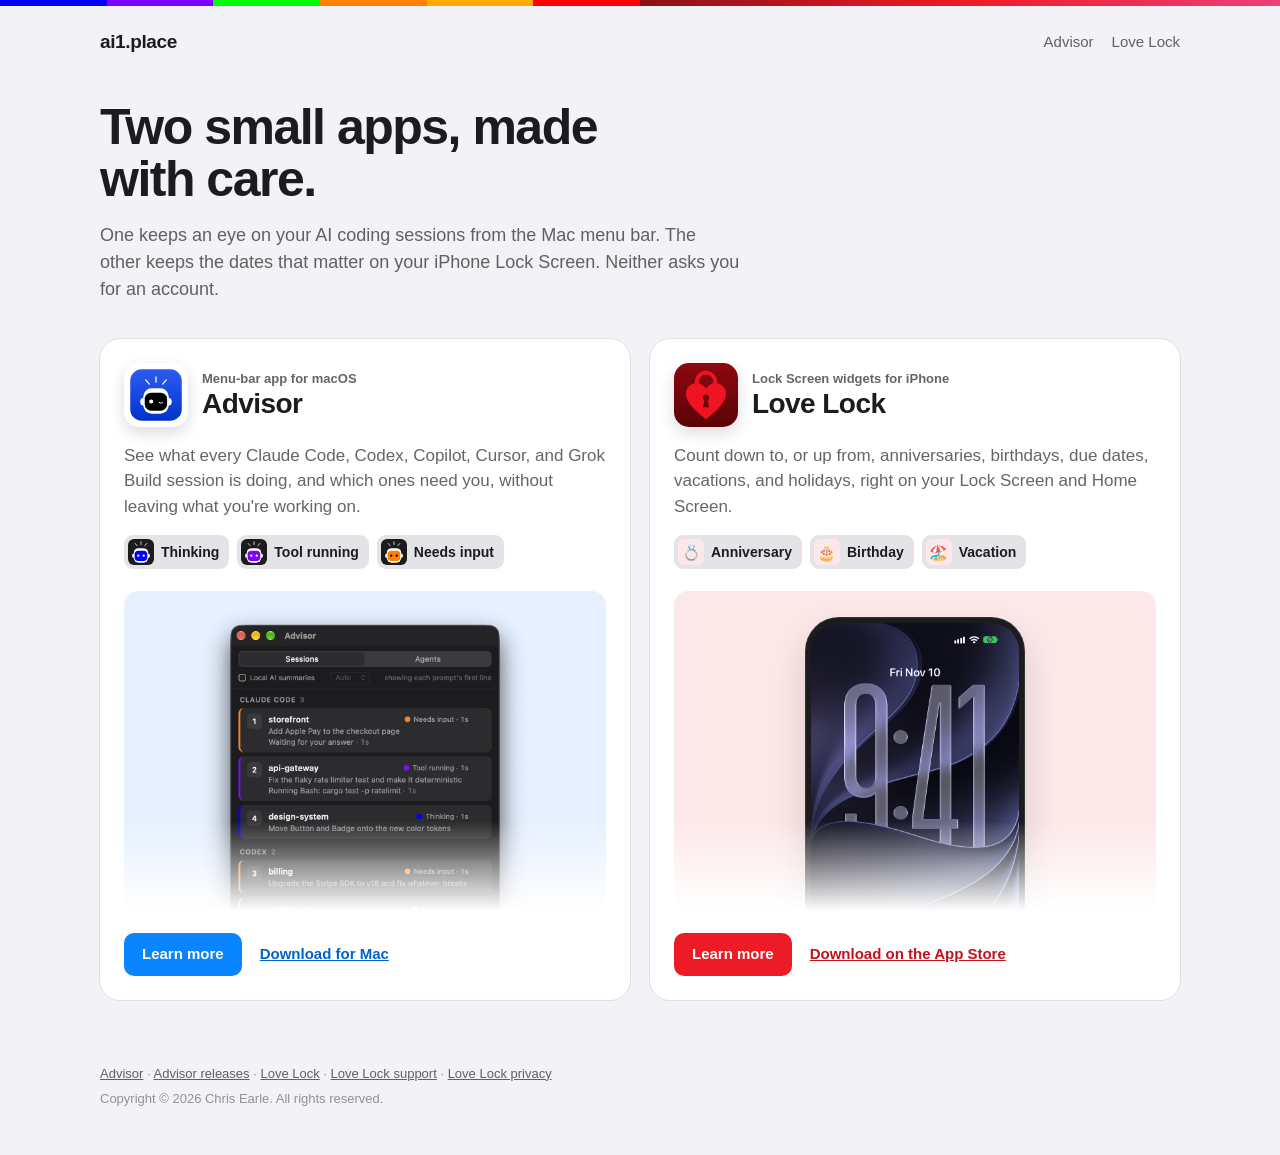
==== commit 4987a88f: "Link to App Store for Love Lock" ====
--- a/index.html
+++ b/index.html
@@ -85,7 +85,7 @@
           </a>
           <p class="actions">
             <a class="button" href="/love-lock/">Learn more</a>
-            <span>Coming soon to the App Store</span>
+            <a href="https://apps.apple.com/us/app/love-lock-countdowns/id6832439251">Download on the App Store</a>
           </p>
         </article>
       </div>
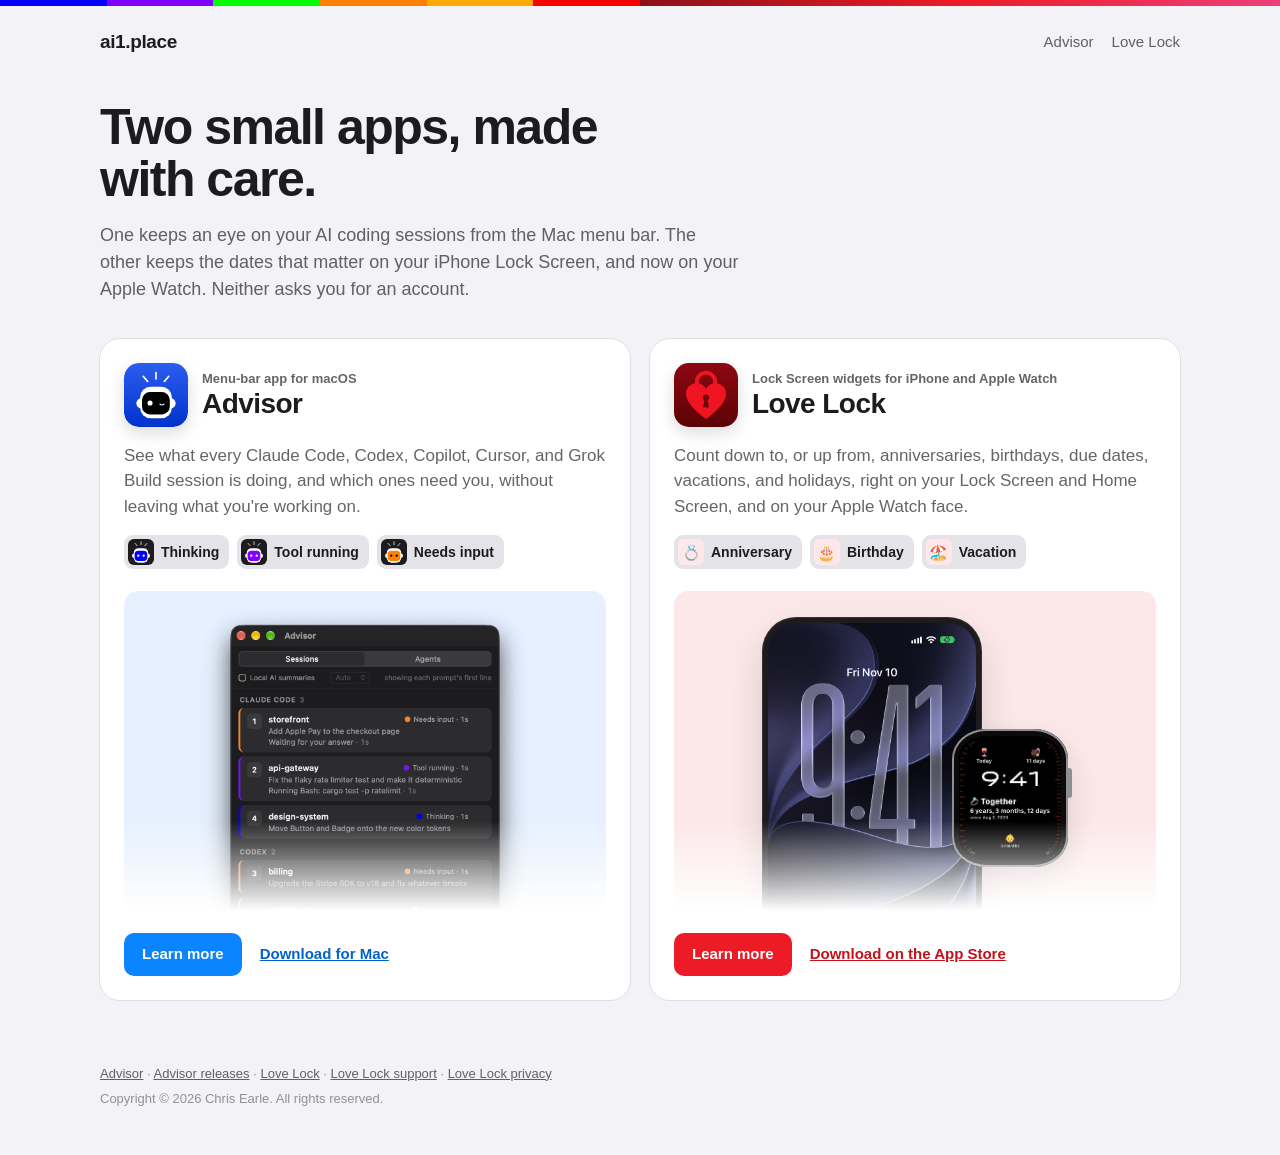
==== commit 2acb1f09: "Add Apple Watch to the Love Lock pages Show the watch beside the phone on the landing page and the L" ====
--- a/index.html
+++ b/index.html
@@ -1,100 +1,196 @@
-<!DOCTYPE html>
+<!doctype html>
 <html lang="en">
-<head>
-  <meta charset="utf-8">
-  <meta name="viewport" content="width=device-width, initial-scale=1">
-  <title>ai1.place</title>
-  <meta name="description" content="Advisor for macOS and Love Lock for iPhone, by Chris Earle.">
-  <meta property="og:site_name" content="ai1.place">
-  <meta property="og:type" content="website">
-  <meta property="og:url" content="https://ai1.place/">
-  <meta property="og:title" content="ai1.place">
-  <meta property="og:description" content="Advisor for macOS and Love Lock for iPhone, by Chris Earle.">
-  <meta name="theme-color" content="#f2f2f7" media="(prefers-color-scheme: light)">
-  <meta name="theme-color" content="#1c1c1e" media="(prefers-color-scheme: dark)">
-  <link rel="stylesheet" href="/style.css">
-</head>
-<body>
-  <div class="ribbon" aria-hidden="true">
-    <span class="leds">
-      <span style="background:#0000FF"></span>
-      <span style="background:#8000FF"></span>
-      <span style="background:#00FF00"></span>
-      <span style="background:#FF7F00"></span>
-      <span style="background:#FFAA00"></span>
-      <span style="background:#FF0000"></span>
-    </span>
-    <span class="hearts"></span>
-  </div>
+  <head>
+    <meta charset="utf-8" />
+    <meta name="viewport" content="width=device-width, initial-scale=1" />
+    <title>ai1.place</title>
+    <meta
+      name="description"
+      content="Advisor for macOS and Love Lock for iPhone and Apple Watch, by Chris Earle."
+    />
+    <meta property="og:site_name" content="ai1.place" />
+    <meta property="og:type" content="website" />
+    <meta property="og:url" content="https://ai1.place/" />
+    <meta property="og:title" content="ai1.place" />
+    <meta
+      property="og:description"
+      content="Advisor for macOS and Love Lock for iPhone and Apple Watch, by Chris Earle."
+    />
+    <meta
+      name="theme-color"
+      content="#f2f2f7"
+      media="(prefers-color-scheme: light)"
+    />
+    <meta
+      name="theme-color"
+      content="#1c1c1e"
+      media="(prefers-color-scheme: dark)"
+    />
+    <link rel="stylesheet" href="/style.css" />
+  </head>
+  <body>
+    <div class="ribbon" aria-hidden="true">
+      <span class="leds">
+        <span style="background: #0000ff"></span>
+        <span style="background: #8000ff"></span>
+        <span style="background: #00ff00"></span>
+        <span style="background: #ff7f00"></span>
+        <span style="background: #ffaa00"></span>
+        <span style="background: #ff0000"></span>
+      </span>
+      <span class="hearts"></span>
+    </div>
 
-  <div class="wrap">
-    <header>
-      <a class="wordmark" href="/">ai1.place</a>
-      <nav aria-label="Apps">
-        <a href="/advisor/">Advisor</a>
-        <a href="/love-lock/">Love Lock</a>
-      </nav>
-    </header>
+    <div class="wrap">
+      <header>
+        <a class="wordmark" href="/">ai1.place</a>
+        <nav aria-label="Apps">
+          <a href="/advisor/">Advisor</a>
+          <a href="/love-lock/">Love Lock</a>
+        </nav>
+      </header>
 
-    <main>
-      <div class="intro">
-        <h1>Two small apps, made with care.</h1>
-        <p class="lede">One keeps an eye on your AI coding sessions from the Mac menu bar. The other keeps the dates that matter on your iPhone Lock Screen. Neither asks you for an account.</p>
-      </div>
+      <main>
+        <div class="intro">
+          <h1>Two small apps, made with care.</h1>
+          <p class="lede">
+            One keeps an eye on your AI coding sessions from the Mac menu bar.
+            The other keeps the dates that matter on your iPhone Lock Screen,
+            and now on your Apple Watch. Neither asks you for an account.
+          </p>
+        </div>
 
-      <div class="apps">
-        <article class="app advisor" aria-labelledby="advisor-title">
-          <div class="app-head">
-            <img class="app-icon" src="/advisor/images/app-icon.svg" width="64" height="64" alt="">
-            <div>
-              <p class="eyebrow">Menu-bar app for macOS</p>
-              <h2 id="advisor-title">Advisor</h2>
+        <div class="apps">
+          <article class="app advisor" aria-labelledby="advisor-title">
+            <div class="app-head">
+              <img
+                class="app-icon"
+                src="/advisor/images/app-icon.svg#svgView(viewBox(100,100,824,824))"
+                width="64"
+                height="64"
+                alt=""
+              />
+              <div>
+                <p class="eyebrow">Menu-bar app for macOS</p>
+                <h2 id="advisor-title">Advisor</h2>
+              </div>
             </div>
-          </div>
-          <p class="pitch">See what every Claude Code, Codex, Copilot, Cursor, and Grok Build session is doing, and which ones need you, without leaving what you're working on.</p>
-          <ul class="tags" aria-label="Session states">
-            <li><span class="face"><img src="/advisor/images/mood-working.svg" alt=""></span>Thinking</li>
-            <li><span class="face"><img src="/advisor/images/mood-tool.svg" alt=""></span>Tool running</li>
-            <li><span class="face"><img src="/advisor/images/mood-question.svg" alt=""></span>Needs input</li>
-          </ul>
-          <a class="preview" href="/advisor/" tabindex="-1" aria-hidden="true">
-            <img class="window" src="/advisor/images/window.webp" width="532" height="942" alt="">
-          </a>
-          <p class="actions">
-            <a class="button" href="/advisor/">Learn more</a>
-            <a href="/advisor/#download">Download for Mac</a>
-          </p>
-        </article>
+            <p class="pitch">
+              See what every Claude Code, Codex, Copilot, Cursor, and Grok Build
+              session is doing, and which ones need you, without leaving what
+              you're working on.
+            </p>
+            <ul class="tags" aria-label="Session states">
+              <li>
+                <span class="face"
+                  ><img src="/advisor/images/mood-working.svg" alt="" /></span
+                >Thinking
+              </li>
+              <li>
+                <span class="face"
+                  ><img src="/advisor/images/mood-tool.svg" alt="" /></span
+                >Tool running
+              </li>
+              <li>
+                <span class="face"
+                  ><img src="/advisor/images/mood-question.svg" alt="" /></span
+                >Needs input
+              </li>
+            </ul>
+            <a
+              class="preview"
+              href="/advisor/"
+              tabindex="-1"
+              aria-hidden="true"
+            >
+              <img
+                class="window"
+                src="/advisor/images/window.webp"
+                width="532"
+                height="942"
+                alt=""
+              />
+            </a>
+            <p class="actions">
+              <a class="button" href="/advisor/">Learn more</a>
+              <a href="/advisor/#download">Download for Mac</a>
+            </p>
+          </article>
 
-        <article class="app love-lock" aria-labelledby="love-lock-title">
-          <div class="app-head">
-            <img class="app-icon" src="/love-lock/images/icon.png" width="64" height="64" alt="">
-            <div>
-              <p class="eyebrow">Lock Screen widgets for iPhone</p>
-              <h2 id="love-lock-title">Love Lock</h2>
+          <article class="app love-lock" aria-labelledby="love-lock-title">
+            <div class="app-head">
+              <img
+                class="app-icon"
+                src="/love-lock/images/icon.png"
+                width="64"
+                height="64"
+                alt=""
+              />
+              <div>
+                <p class="eyebrow">
+                  Lock Screen widgets for iPhone and Apple Watch
+                </p>
+                <h2 id="love-lock-title">Love Lock</h2>
+              </div>
             </div>
-          </div>
-          <p class="pitch">Count down to, or up from, anniversaries, birthdays, due dates, vacations, and holidays, right on your Lock Screen and Home Screen.</p>
-          <ul class="tags" aria-label="Some of its presets">
-            <li><span class="emoji" aria-hidden="true">💍</span>Anniversary</li>
-            <li><span class="emoji" aria-hidden="true">🎂</span>Birthday</li>
-            <li><span class="emoji" aria-hidden="true">🏖️</span>Vacation</li>
-          </ul>
-          <a class="preview" href="/love-lock/" tabindex="-1" aria-hidden="true">
-            <span class="phone"><img src="/love-lock/images/lock-screen.jpg" width="640" height="1390" alt=""></span>
-          </a>
-          <p class="actions">
-            <a class="button" href="/love-lock/">Learn more</a>
-            <a href="https://apps.apple.com/us/app/love-lock-countdowns/id6832439251">Download on the App Store</a>
-          </p>
-        </article>
-      </div>
-    </main>
+            <p class="pitch">
+              Count down to, or up from, anniversaries, birthdays, due dates,
+              vacations, and holidays, right on your Lock Screen and Home
+              Screen, and on your Apple Watch face.
+            </p>
+            <ul class="tags" aria-label="Some of its presets">
+              <li>
+                <span class="emoji" aria-hidden="true">💍</span>Anniversary
+              </li>
+              <li><span class="emoji" aria-hidden="true">🎂</span>Birthday</li>
+              <li><span class="emoji" aria-hidden="true">🏖️</span>Vacation</li>
+            </ul>
+            <a
+              class="preview"
+              href="/love-lock/"
+              tabindex="-1"
+              aria-hidden="true"
+            >
+              <span class="devices">
+                <span class="phone"
+                  ><img
+                    src="/love-lock/images/lock-screen.jpg"
+                    width="640"
+                    height="1390"
+                    alt=""
+                /></span>
+                <span class="watch"
+                  ><img
+                    src="/love-lock/images/watch-face.jpg"
+                    width="422"
+                    height="514"
+                    alt=""
+                /></span>
+              </span>
+            </a>
+            <p class="actions">
+              <a class="button" href="/love-lock/">Learn more</a>
+              <a
+                href="https://apps.apple.com/us/app/love-lock-countdowns/id6832439251"
+                >Download on the App Store</a
+              >
+            </p>
+          </article>
+        </div>
+      </main>
 
-    <footer>
-      <p><a href="/advisor/">Advisor</a> · <a href="https://github.com/ai1place/ai1place.github.io/releases">Advisor releases</a> · <a href="/love-lock/">Love Lock</a> · <a href="/love-lock/support.html">Love Lock support</a> · <a href="/love-lock/privacy.html">Love Lock privacy</a></p>
-      <p>Copyright © 2026 Chris Earle. All rights reserved.</p>
-    </footer>
-  </div>
-</body>
+      <footer>
+        <p>
+          <a href="/advisor/">Advisor</a> ·
+          <a href="https://github.com/ai1place/ai1place.github.io/releases"
+            >Advisor releases</a
+          >
+          · <a href="/love-lock/">Love Lock</a> ·
+          <a href="/love-lock/support.html">Love Lock support</a> ·
+          <a href="/love-lock/privacy.html">Love Lock privacy</a>
+        </p>
+        <p>Copyright © 2026 Chris Earle. All rights reserved.</p>
+      </footer>
+    </div>
+  </body>
 </html>
--- a/style.css
+++ b/style.css
@@ -255,7 +255,7 @@
 }
 
 .preview .window,
-.preview .phone {
+.preview .devices {
   flex: none;
 }
 
@@ -281,6 +281,46 @@
   border-radius: 28px;
 }
 
+/* Love Lock's Apple Watch, overlapping the phone's right edge beside the clock. The pair stays
+   centered, so it fits the narrowest card. */
+.preview .devices {
+  display: flex;
+  align-items: flex-start;
+}
+
+.preview .devices > * {
+  flex: none;
+}
+
+.preview .watch {
+  position: relative;
+  display: block;
+  width: 116px;
+  margin: 112px 0 0 -30px;
+  padding: 7px;
+  border-radius: 34px / 30px;
+  background: #0b0b0c;
+  box-shadow:
+    inset 0 0 0 2px #8e8e93,
+    0 14px 30px var(--shadow);
+}
+
+/* The Digital Crown. */
+.preview .watch::after {
+  content: "";
+  position: absolute;
+  top: 28%;
+  right: -4px;
+  width: 4px;
+  height: 22%;
+  border-radius: 0 3px 3px 0;
+  background: #8e8e93;
+}
+
+.preview .watch img {
+  border-radius: 26px / 22px;
+}
+
 .actions {
   display: flex;
   flex-wrap: wrap;
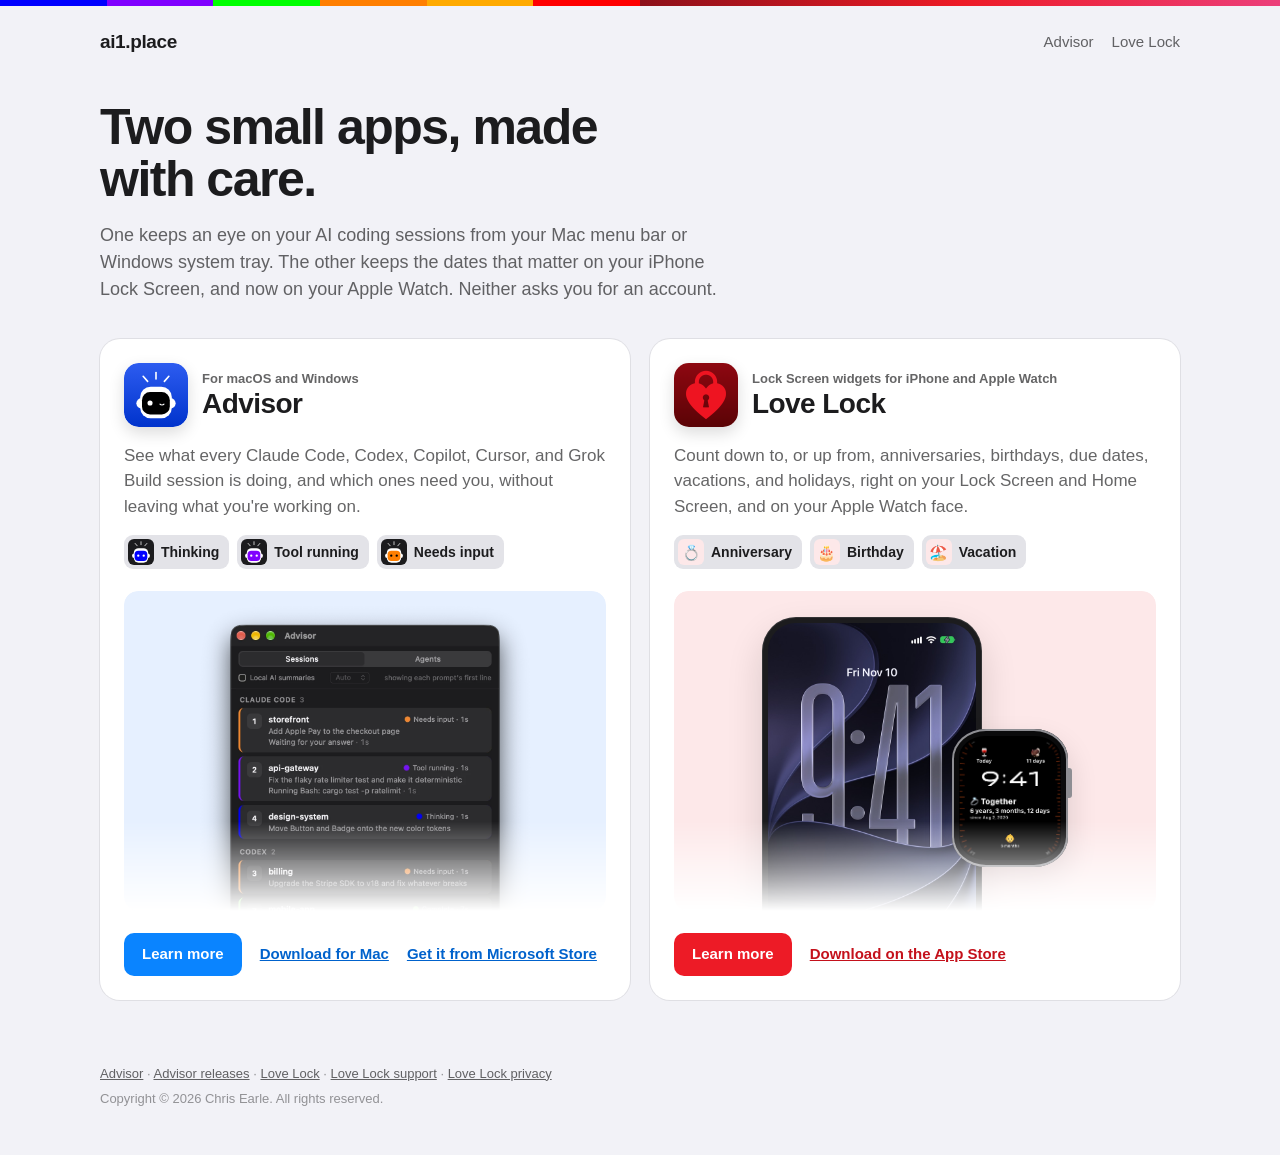
==== commit 90dba2ae: "Link to Microsoft Store for Advisor Add a Microsoft Store button beside the Mac download, and update" ====
--- a/index.html
+++ b/index.html
@@ -54,9 +54,10 @@
         <div class="intro">
           <h1>Two small apps, made with care.</h1>
           <p class="lede">
-            One keeps an eye on your AI coding sessions from the Mac menu bar.
-            The other keeps the dates that matter on your iPhone Lock Screen,
-            and now on your Apple Watch. Neither asks you for an account.
+            One keeps an eye on your AI coding sessions from your Mac menu bar
+            or Windows system tray. The other keeps the dates that matter on
+            your iPhone Lock Screen, and now on your Apple Watch. Neither asks
+            you for an account.
           </p>
         </div>
 
@@ -71,7 +72,7 @@
                 alt=""
               />
               <div>
-                <p class="eyebrow">Menu-bar app for macOS</p>
+                <p class="eyebrow">For macOS and Windows</p>
                 <h2 id="advisor-title">Advisor</h2>
               </div>
             </div>
@@ -114,6 +115,9 @@
             <p class="actions">
               <a class="button" href="/advisor/">Learn more</a>
               <a href="/advisor/#download">Download for Mac</a>
+              <a href="https://apps.microsoft.com/detail/9nsvgv1rtxbn?hl=en-US&amp;gl=US"
+                >Get it from Microsoft Store</a
+              >
             </p>
           </article>
 
